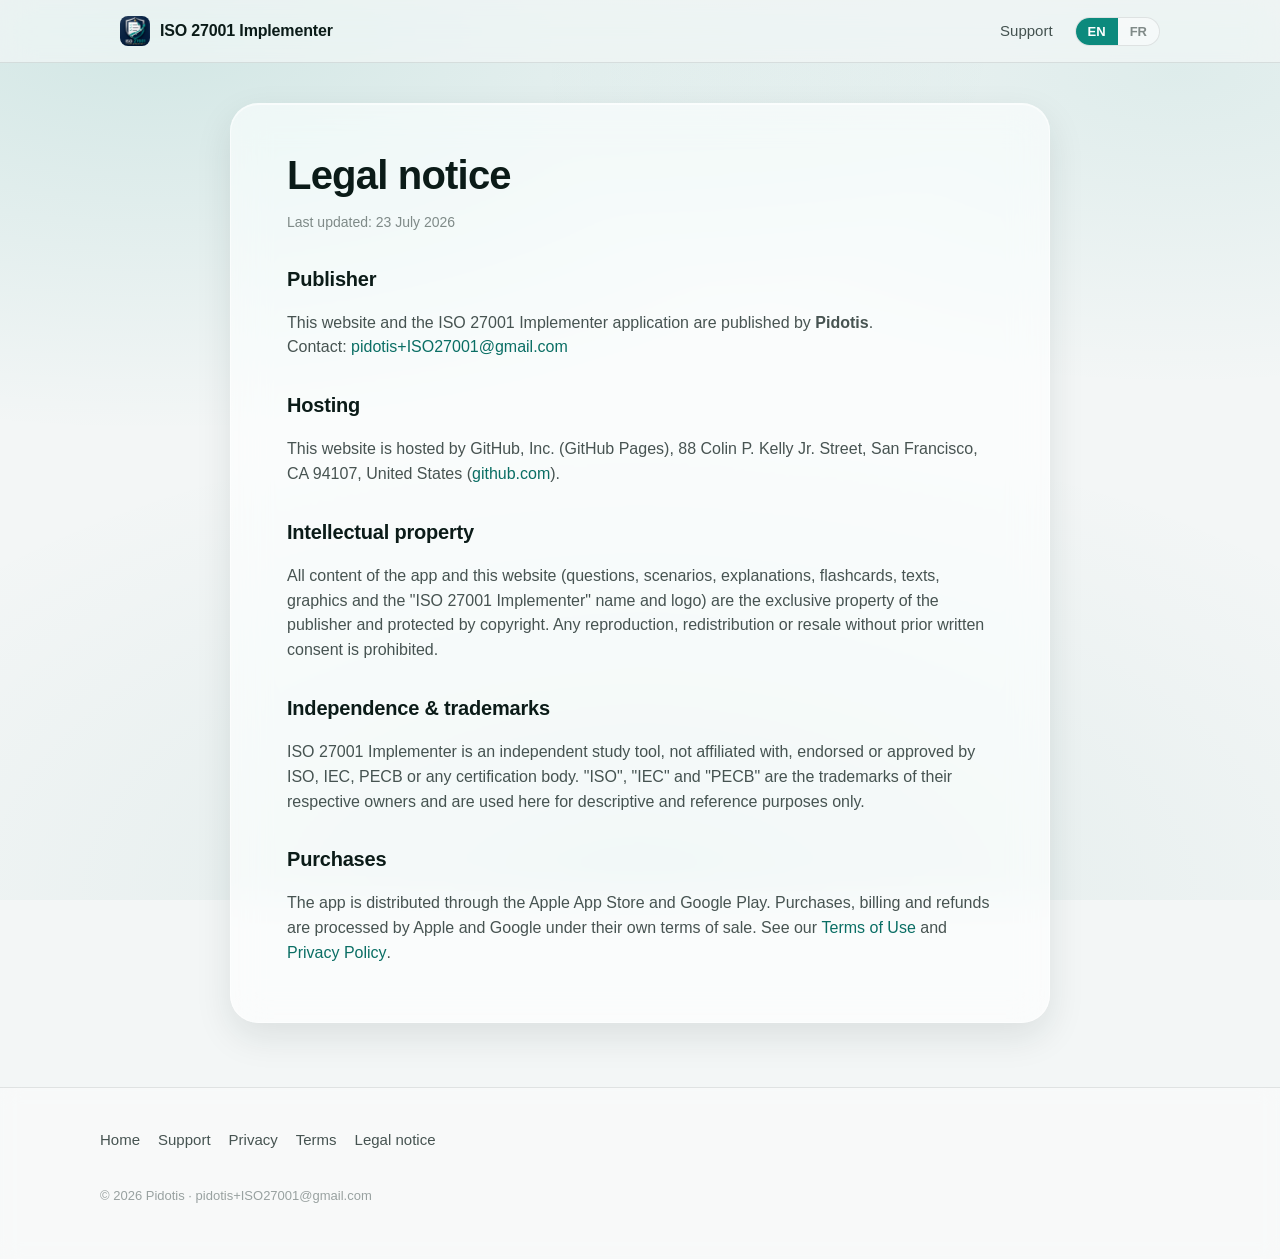
==== legal.html @ 0e7765f1 "Site vitrine ISO 27001 Implementer Co-Authored-By: Claude Opus 4.8 (1M context) <noreply@anthropic.c" ====
<!DOCTYPE html>
<html lang="en" data-lang="en">
  <head>
    <meta charset="utf-8" />
    <meta name="viewport" content="width=device-width, initial-scale=1" />
    <title>Legal notice · ISO 27001 Implementer</title>
    <meta
      name="description"
      content="Legal notice / mentions légales for ISO 27001 Implementer by Pidotis."
    />
    <link rel="icon" type="image/png" href="assets/favicon.png" />
    <meta name="theme-color" content="#F3F6F6" />
    <script>
      (function () {
        try {
          var s = localStorage.getItem("i27-lang");
          var l =
            s === "en" || s === "fr"
              ? s
              : (navigator.language || "en").toLowerCase().indexOf("fr") === 0
              ? "fr"
              : "en";
          document.documentElement.setAttribute("data-lang", l);
          document.documentElement.setAttribute("lang", l);
        } catch (e) {}
      })();
    </script>
    <link rel="stylesheet" href="styles.css" />
  </head>
  <body>
    <header class="nav">
      <div class="wrap nav-inner">
        <a class="brand" href="index.html">
          <img src="assets/logo.png" alt="" />
          <span>ISO 27001 Implementer</span>
        </a>
        <nav class="nav-links">
          <a href="support.html"
            ><span class="lang-en">Support</span
            ><span class="lang-fr">Aide</span></a
          >
          <div class="lang-toggle" role="group" aria-label="Language">
            <button type="button" data-set="en">EN</button>
            <button type="button" data-set="fr">FR</button>
          </div>
        </nav>
      </div>
    </header>

    <main class="wrap doc">
      <article class="glass doc-card">
        <h1>
          <span class="lang-en">Legal notice</span
          ><span class="lang-fr">Mentions légales</span>
        </h1>
        <p class="updated">
          <span class="lang-en">Last updated: 23 July 2026</span
          ><span class="lang-fr">Dernière mise à jour : 23 juillet 2026</span>
        </p>

        <!-- EN -->
        <div class="lang-en">
          <h2>Publisher</h2>
          <p>
            This website and the ISO 27001 Implementer application are published
            by <strong>Pidotis</strong>.<br />
            Contact:
            <a href="mailto:pidotis+ISO27001@gmail.com"
              >pidotis+ISO27001@gmail.com</a
            >
          </p>
          <h2>Hosting</h2>
          <p>
            This website is hosted by GitHub, Inc. (GitHub Pages), 88 Colin P.
            Kelly Jr. Street, San Francisco, CA 94107, United States
            (<a href="https://github.com" rel="noopener">github.com</a>).
          </p>
          <h2>Intellectual property</h2>
          <p>
            All content of the app and this website (questions, scenarios,
            explanations, flashcards, texts, graphics and the "ISO 27001
            Implementer" name and logo) are the exclusive property of the
            publisher and protected by copyright. Any reproduction,
            redistribution or resale without prior written consent is prohibited.
          </p>
          <h2>Independence &amp; trademarks</h2>
          <p>
            ISO 27001 Implementer is an independent study tool, not affiliated
            with, endorsed or approved by ISO, IEC, PECB or any certification
            body. "ISO", "IEC" and "PECB" are the trademarks of their respective
            owners and are used here for descriptive and reference purposes only.
          </p>
          <h2>Purchases</h2>
          <p>
            The app is distributed through the Apple App Store and Google Play.
            Purchases, billing and refunds are processed by Apple and Google under
            their own terms of sale. See our
            <a href="terms.html">Terms of Use</a> and
            <a href="privacy.html">Privacy Policy</a>.
          </p>
        </div>

        <!-- FR -->
        <div class="lang-fr">
          <h2>Éditeur</h2>
          <p>
            Ce site et l'application ISO 27001 Implementer sont édités par
            <strong>Pidotis</strong>.<br />
            Contact :
            <a href="mailto:pidotis+ISO27001@gmail.com"
              >pidotis+ISO27001@gmail.com</a
            >
          </p>
          <h2>Hébergement</h2>
          <p>
            Ce site est hébergé par GitHub, Inc. (GitHub Pages), 88 Colin P. Kelly
            Jr. Street, San Francisco, CA 94107, États-Unis
            (<a href="https://github.com" rel="noopener">github.com</a>).
          </p>
          <h2>Propriété intellectuelle</h2>
          <p>
            L'ensemble du contenu de l'app et de ce site (questions, scénarios,
            explications, flashcards, textes, graphismes, ainsi que le nom et le
            logo « ISO 27001 Implementer ») est la propriété exclusive de
            l'éditeur et protégé par le droit d'auteur. Toute reproduction,
            redistribution ou revente sans accord écrit préalable est interdite.
          </p>
          <h2>Indépendance &amp; marques</h2>
          <p>
            ISO 27001 Implementer est un outil d'étude indépendant, non affilié à,
            ni approuvé par ISO, IEC, PECB ou tout autre organisme de
            certification. « ISO », « IEC » et « PECB » sont les marques de leurs
            détenteurs respectifs et ne sont utilisées ici qu'à des fins
            descriptives et de référence.
          </p>
          <h2>Achats</h2>
          <p>
            L'app est distribuée via l'App Store d'Apple et Google Play. Les
            achats, la facturation et les remboursements sont traités par Apple et
            Google selon leurs propres conditions de vente. Voir nos
            <a href="terms.html">conditions d'utilisation</a> et notre
            <a href="privacy.html">politique de confidentialité</a>.
          </p>
        </div>
      </article>
    </main>

    <footer class="footer">
      <div class="wrap footer-inner">
        <div class="footer-links">
          <a href="index.html"
            ><span class="lang-en">Home</span
            ><span class="lang-fr">Accueil</span></a
          >
          <a href="support.html"
            ><span class="lang-en">Support</span
            ><span class="lang-fr">Aide</span></a
          >
          <a href="privacy.html"
            ><span class="lang-en">Privacy</span
            ><span class="lang-fr">Confidentialité</span></a
          >
          <a href="terms.html"
            ><span class="lang-en">Terms</span
            ><span class="lang-fr">Conditions</span></a
          >
          <a href="legal.html"
            ><span class="lang-en">Legal notice</span
            ><span class="lang-fr">Mentions légales</span></a
          >
        </div>
        <p class="copy">© 2026 Pidotis · pidotis+ISO27001@gmail.com</p>
      </div>
    </footer>
    <script src="app.js"></script>
  </body>
</html>
---- styles.css ----
/* ISO 27001 Implementer : site vitrine. Liquid Glass, palette de app. */

:root {
  --accent: #0c8a7d;
  --deep-teal: #0a6e64;
  --ink: #0b1b18;
  --ink75: rgba(11, 27, 24, 0.75);
  --ink60: rgba(11, 27, 24, 0.6);
  --ink50: rgba(11, 27, 24, 0.5);
  --ink40: rgba(11, 27, 24, 0.4);
  --hairline: rgba(11, 27, 24, 0.1);
  --bg: #f3f6f6;
  --white: #ffffff;
  --radius-lg: 28px;
  --radius-md: 20px;
  --radius-sm: 14px;
  --maxw: 1080px;
  --shadow-card: 0 14px 36px rgba(16, 44, 40, 0.1);
  --shadow-row: 0 6px 20px rgba(16, 44, 40, 0.07);
  --shadow-primary: 0 12px 28px rgba(12, 138, 125, 0.35);
  font-synthesis: none;
  -webkit-text-size-adjust: 100%;
}

* {
  box-sizing: border-box;
}

html {
  scroll-behavior: smooth;
}

body {
  margin: 0;
  min-height: 100vh;
  color: var(--ink);
  background: var(--bg);
  font-family: -apple-system, BlinkMacSystemFont, "Segoe UI", Roboto, Helvetica,
    Arial, sans-serif;
  line-height: 1.55;
  -webkit-font-smoothing: antialiased;
  text-rendering: optimizeLegibility;
}

/* Fond ambiant : 3 gradients radiaux, fixe. */
body::before {
  content: "";
  position: fixed;
  inset: 0;
  z-index: -1;
  background:
    radial-gradient(120% 80% at 12% 4%, rgba(12, 138, 125, 0.14), transparent 55%),
    radial-gradient(100% 70% at 92% 8%, rgba(12, 138, 125, 0.09), transparent 50%),
    radial-gradient(120% 90% at 50% 100%, rgba(10, 110, 100, 0.08), transparent 60%),
    var(--bg);
}

/* Bascule de langue : masque la langue inactive. */
html[data-lang="en"] .lang-fr,
html[data-lang="fr"] .lang-en {
  display: none !important;
}

a {
  color: var(--deep-teal);
  text-decoration: none;
}
a:hover {
  text-decoration: underline;
}

img {
  max-width: 100%;
  display: block;
}

/* ---------- Layout ---------- */

.wrap {
  width: 100%;
  max-width: var(--maxw);
  margin: 0 auto;
  padding: 0 20px;
}

section {
  padding: 64px 0;
}

/* ---------- Surfaces givrées ---------- */

.glass {
  background: rgba(255, 255, 255, 0.62);
  -webkit-backdrop-filter: saturate(160%) blur(18px);
  backdrop-filter: saturate(160%) blur(18px);
  border: 1px solid rgba(255, 255, 255, 0.55);
  box-shadow: var(--shadow-card), inset 0 1px 0 rgba(255, 255, 255, 0.6);
  border-radius: var(--radius-lg);
}

/* ---------- Header ---------- */

.nav {
  position: sticky;
  top: 0;
  z-index: 50;
  background: rgba(243, 246, 246, 0.72);
  -webkit-backdrop-filter: saturate(160%) blur(16px);
  backdrop-filter: saturate(160%) blur(16px);
  border-bottom: 1px solid var(--hairline);
}
.nav-inner {
  display: flex;
  align-items: center;
  justify-content: space-between;
  gap: 16px;
  height: 62px;
}
.brand {
  display: flex;
  align-items: center;
  gap: 10px;
  font-weight: 700;
  letter-spacing: -0.01em;
  color: var(--ink);
}
.brand:hover {
  text-decoration: none;
}
.brand img {
  width: 30px;
  height: 30px;
  border-radius: 8px;
}
.nav-links {
  display: flex;
  align-items: center;
  gap: 22px;
}
.nav-links a {
  color: var(--ink75);
  font-size: 15px;
  font-weight: 500;
}
.nav-links a:hover {
  color: var(--ink);
  text-decoration: none;
}

.lang-toggle {
  display: inline-flex;
  border: 1px solid var(--hairline);
  border-radius: 999px;
  overflow: hidden;
  background: rgba(255, 255, 255, 0.5);
}
.lang-toggle button {
  appearance: none;
  border: 0;
  background: transparent;
  padding: 6px 12px;
  font-size: 13px;
  font-weight: 600;
  color: var(--ink50);
  cursor: pointer;
}
.lang-toggle button[aria-pressed="true"] {
  background: var(--accent);
  color: #fff;
}

/* ---------- Hero ---------- */

.hero {
  padding: 72px 0 48px;
}
.hero h1 {
  font-size: clamp(34px, 6vw, 56px);
  line-height: 1.05;
  letter-spacing: -0.02em;
  margin: 18px 0 16px;
  font-weight: 800;
}
.hero .lede {
  font-size: clamp(17px, 2.4vw, 21px);
  color: var(--ink75);
  max-width: 620px;
  margin: 0 0 28px;
}
.eyebrow {
  display: inline-flex;
  align-items: center;
  gap: 8px;
  font-size: 13px;
  font-weight: 600;
  letter-spacing: 0.02em;
  text-transform: uppercase;
  color: var(--deep-teal);
  background: rgba(12, 138, 125, 0.12);
  padding: 6px 12px;
  border-radius: 999px;
}

.cta-row {
  display: flex;
  flex-wrap: wrap;
  gap: 12px;
  align-items: center;
}
.badge {
  display: inline-flex;
  align-items: center;
  gap: 10px;
  padding: 12px 18px;
  border-radius: var(--radius-sm);
  background: var(--ink);
  color: #fff;
  font-weight: 600;
  box-shadow: var(--shadow-row);
}
.badge small {
  display: block;
  font-size: 10px;
  font-weight: 500;
  opacity: 0.7;
  letter-spacing: 0.04em;
  text-transform: uppercase;
}
.badge span {
  font-size: 16px;
}
.badge[aria-disabled="true"] {
  opacity: 0.55;
  cursor: default;
}
.pill-note {
  font-size: 13px;
  color: var(--ink50);
}

/* ---------- Features ---------- */

.grid {
  display: grid;
  gap: 18px;
  grid-template-columns: repeat(auto-fit, minmax(250px, 1fr));
}
.card {
  padding: 24px;
}
.card .ic {
  width: 40px;
  height: 40px;
  border-radius: 12px;
  display: grid;
  place-items: center;
  background: rgba(12, 138, 125, 0.14);
  font-size: 20px;
  margin-bottom: 14px;
}
.card h3 {
  margin: 0 0 6px;
  font-size: 18px;
  letter-spacing: -0.01em;
}
.card p {
  margin: 0;
  color: var(--ink60);
  font-size: 15px;
}

.section-head {
  text-align: center;
  max-width: 640px;
  margin: 0 auto 36px;
}
.section-head h2 {
  font-size: clamp(26px, 4vw, 36px);
  letter-spacing: -0.02em;
  margin: 0 0 10px;
}
.section-head p {
  color: var(--ink60);
  margin: 0;
  font-size: 17px;
}

/* Price */
.price {
  display: inline-flex;
  align-items: baseline;
  gap: 12px;
}
.price .old {
  color: var(--ink40);
  text-decoration: line-through;
  font-size: 20px;
}
.price .now {
  font-size: 40px;
  font-weight: 800;
  letter-spacing: -0.02em;
}
.price .unit {
  color: var(--ink60);
  font-size: 15px;
}

/* ---------- Legal / prose pages ---------- */

.doc {
  padding: 40px 0 24px;
}
.doc-card {
  padding: 40px clamp(24px, 5vw, 56px);
  margin: 0 auto;
  max-width: 820px;
}
.doc h1 {
  font-size: clamp(28px, 5vw, 40px);
  letter-spacing: -0.02em;
  margin: 0 0 6px;
}
.doc .updated {
  color: var(--ink50);
  font-size: 14px;
  margin: 0 0 28px;
}
.doc h2 {
  font-size: 20px;
  letter-spacing: -0.01em;
  margin: 30px 0 8px;
}
.doc h3 {
  font-size: 16px;
  margin: 22px 0 4px;
}
.doc p,
.doc li {
  color: var(--ink75);
  font-size: 16px;
}
.doc ul {
  padding-left: 20px;
}
.doc a {
  font-weight: 500;
}

/* ---------- FAQ ---------- */
.faq {
  max-width: 780px;
  margin: 0 auto;
}
.faq details {
  padding: 4px 22px;
  margin-bottom: 12px;
}
.faq summary {
  cursor: pointer;
  list-style: none;
  padding: 16px 0;
  font-weight: 600;
  font-size: 17px;
  display: flex;
  justify-content: space-between;
  align-items: center;
  gap: 12px;
}
.faq summary::-webkit-details-marker {
  display: none;
}
.faq summary::after {
  content: "+";
  color: var(--accent);
  font-size: 22px;
  font-weight: 400;
}
.faq details[open] summary::after {
  content: "\2013";
}
.faq details > *:not(summary) {
  color: var(--ink60);
  padding-bottom: 16px;
  margin: 0;
  font-size: 15px;
}

/* ---------- Contact ---------- */
.contact-card {
  text-align: center;
  padding: 40px;
  max-width: 560px;
  margin: 0 auto;
}
.contact-card .mail {
  font-size: clamp(18px, 3vw, 24px);
  font-weight: 700;
  color: var(--deep-teal);
  word-break: break-all;
}

/* ---------- Footer ---------- */

.footer {
  margin-top: 40px;
  border-top: 1px solid var(--hairline);
  background: rgba(255, 255, 255, 0.4);
  -webkit-backdrop-filter: blur(10px);
  backdrop-filter: blur(10px);
}
.footer-inner {
  padding: 40px 0;
  display: grid;
  gap: 22px;
}
.footer-links {
  display: flex;
  flex-wrap: wrap;
  gap: 18px;
}
.footer-links a {
  color: var(--ink75);
  font-size: 15px;
}
.disclaimer {
  color: var(--ink50);
  font-size: 13px;
  max-width: 720px;
  line-height: 1.6;
}
.copy {
  color: var(--ink40);
  font-size: 13px;
}

/* ---------- Utilities ---------- */
.center {
  text-align: center;
}
.mt0 {
  margin-top: 0;
}
hr.rule {
  border: 0;
  border-top: 1px solid var(--hairline);
  margin: 28px 0;
}

@media (max-width: 640px) {
  .nav-links {
    gap: 14px;
  }
  .nav-links a.hide-sm {
    display: none;
  }
  section {
    padding: 48px 0;
  }
}
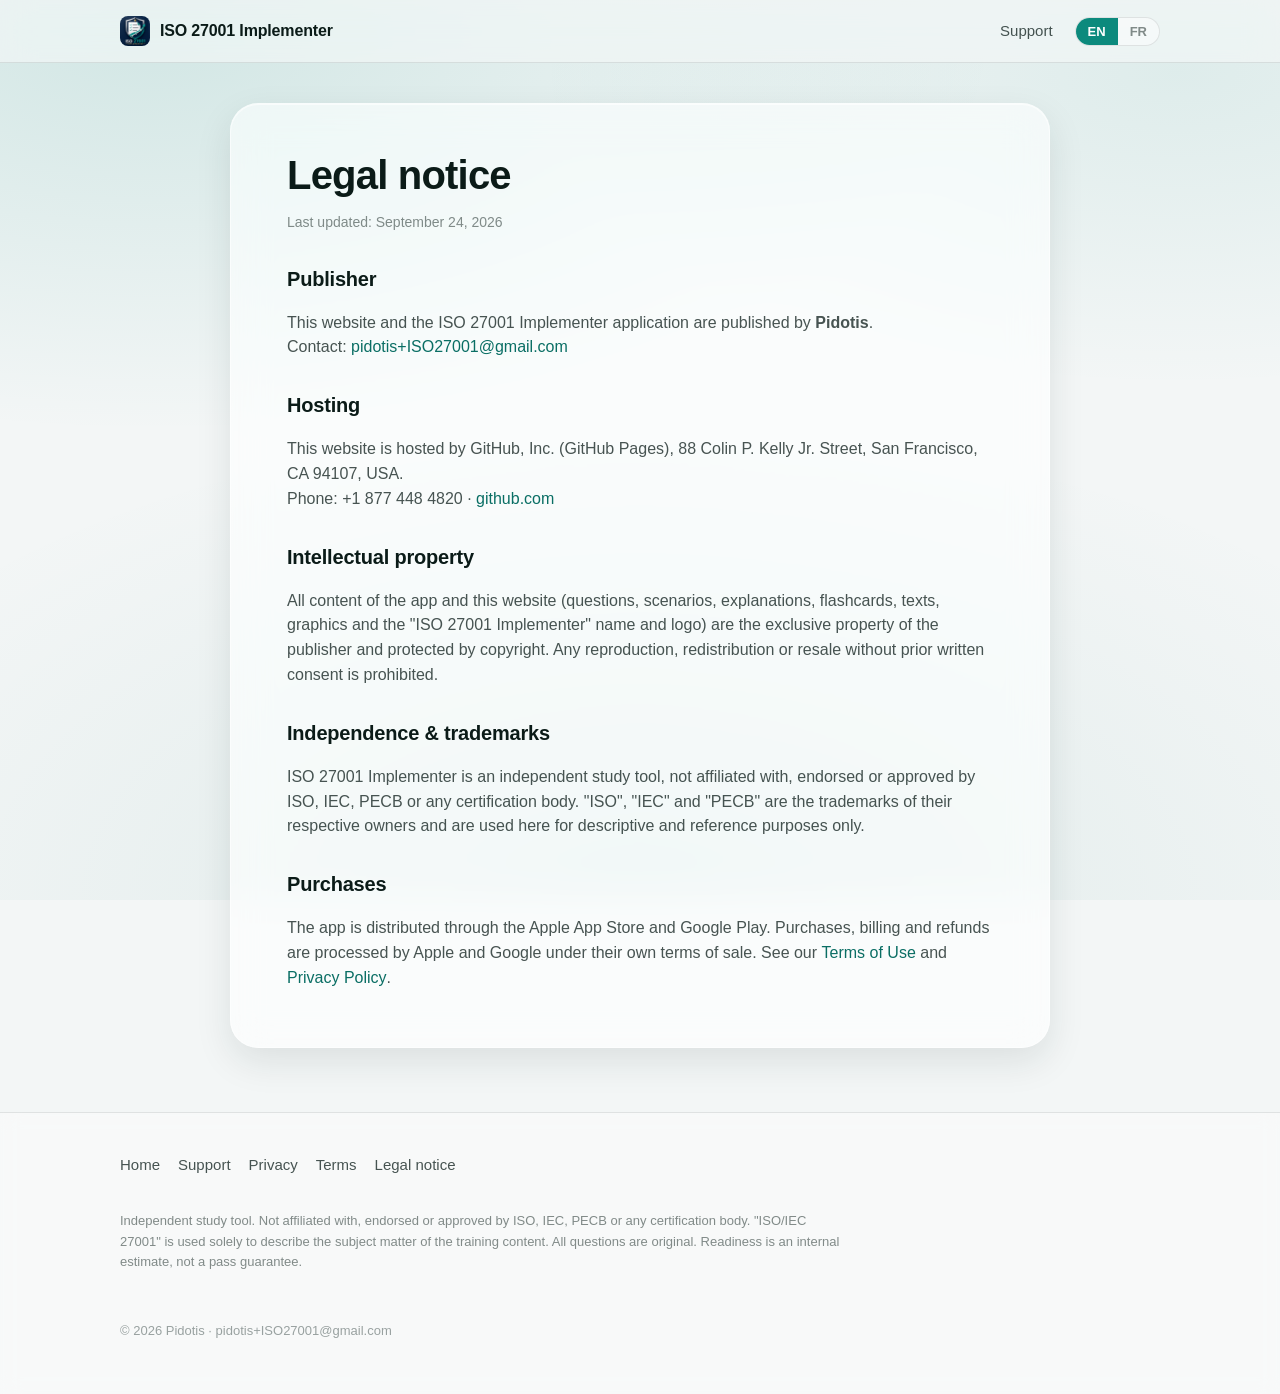
==== commit c46635d0: "Site 1.0.1 : politique de confidentialite et CGU a jour, 13 langues, plus d'offre de lancement, CSP " ====
--- a/legal.html
+++ b/legal.html
@@ -2,6 +2,11 @@
 <html lang="en" data-lang="en">
   <head>
     <meta charset="utf-8" />
+    <meta
+      http-equiv="Content-Security-Policy"
+      content="default-src 'none'; script-src 'self' 'sha256-TtmemEMkpwelmXj3AgzF0YO4ULVsfWhvffLCbqWmMT4='; style-src 'self'; img-src 'self'; base-uri 'none'; form-action 'none'; object-src 'none'"
+    />
+    <meta name="referrer" content="strict-origin-when-cross-origin" />
     <meta name="viewport" content="width=device-width, initial-scale=1" />
     <title>Legal notice · ISO 27001 Implementer</title>
     <meta
@@ -10,6 +15,8 @@
     />
     <link rel="icon" type="image/png" href="assets/favicon.png" />
     <meta name="theme-color" content="#F3F6F6" />
+    <!-- No-flash : fixe la langue avant le premier paint. Contenu identique sur
+         toutes les pages : il est autorisé par son hash sha256 dans la CSP. -->
     <script>
       (function () {
         try {
@@ -54,8 +61,8 @@
           ><span class="lang-fr">Mentions légales</span>
         </h1>
         <p class="updated">
-          <span class="lang-en">Last updated: 23 July 2026</span
-          ><span class="lang-fr">Dernière mise à jour : 23 juillet 2026</span>
+          <span class="lang-en">Last updated: September 24, 2026</span
+          ><span class="lang-fr">Dernière mise à jour : 24 septembre 2026</span>
         </p>
 
         <!-- EN -->
@@ -72,8 +79,11 @@
           <h2>Hosting</h2>
           <p>
             This website is hosted by GitHub, Inc. (GitHub Pages), 88 Colin P.
-            Kelly Jr. Street, San Francisco, CA 94107, United States
-            (<a href="https://github.com" rel="noopener">github.com</a>).
+            Kelly Jr. Street, San Francisco, CA 94107, USA.<br />
+            Phone: +1 877 448 4820 ·
+            <a href="https://github.com" target="_blank" rel="noopener noreferrer"
+              >github.com</a
+            >
           </p>
           <h2>Intellectual property</h2>
           <p>
@@ -114,8 +124,11 @@
           <h2>Hébergement</h2>
           <p>
             Ce site est hébergé par GitHub, Inc. (GitHub Pages), 88 Colin P. Kelly
-            Jr. Street, San Francisco, CA 94107, États-Unis
-            (<a href="https://github.com" rel="noopener">github.com</a>).
+            Jr. Street, San Francisco, CA 94107, États-Unis.<br />
+            Téléphone : +1 877 448 4820 ·
+            <a href="https://github.com" target="_blank" rel="noopener noreferrer"
+              >github.com</a
+            >
           </p>
           <h2>Propriété intellectuelle</h2>
           <p>
@@ -169,6 +182,21 @@
             ><span class="lang-fr">Mentions légales</span></a
           >
         </div>
+        <p class="disclaimer">
+          <span class="lang-en"
+            >Independent study tool. Not affiliated with, endorsed or approved by
+            ISO, IEC, PECB or any certification body. "ISO/IEC 27001" is used
+            solely to describe the subject matter of the training content. All
+            questions are original. Readiness is an internal estimate, not a pass
+            guarantee.</span
+          ><span class="lang-fr"
+            >Outil d'étude indépendant. Non affilié à, ni approuvé par ISO, IEC,
+            PECB ou tout autre organisme de certification. « ISO/IEC 27001 » est
+            utilisé uniquement pour décrire le sujet du contenu de formation.
+            Toutes les questions sont originales. La préparation est une
+            estimation interne, pas une garantie de réussite.</span
+          >
+        </p>
         <p class="copy">© 2026 Pidotis · pidotis+ISO27001@gmail.com</p>
       </div>
     </footer>
--- a/styles.css
+++ b/styles.css
@@ -80,11 +80,15 @@
   width: 100%;
   max-width: var(--maxw);
   margin: 0 auto;
-  padding: 0 20px;
+  /* Horizontal uniquement : évite d'écraser le padding vertical des
+     <section> qui portent aussi la classe .wrap. */
+  padding-left: 20px;
+  padding-right: 20px;
 }
 
 section {
-  padding: 64px 0;
+  padding-top: 64px;
+  padding-bottom: 64px;
 }
 
 /* ---------- Surfaces givrées ---------- */
@@ -172,7 +176,8 @@
 /* ---------- Hero ---------- */
 
 .hero {
-  padding: 72px 0 48px;
+  padding-top: 72px;
+  padding-bottom: 48px;
 }
 .hero h1 {
   font-size: clamp(34px, 6vw, 56px);
@@ -233,6 +238,11 @@
   opacity: 0.55;
   cursor: default;
 }
+a.badge:hover {
+  text-decoration: none;
+  transform: translateY(-1px);
+  box-shadow: var(--shadow-card);
+}
 .pill-note {
   font-size: 13px;
   color: var(--ink50);
@@ -291,11 +301,6 @@
   align-items: baseline;
   gap: 12px;
 }
-.price .old {
-  color: var(--ink40);
-  text-decoration: line-through;
-  font-size: 20px;
-}
 .price .now {
   font-size: 40px;
   font-weight: 800;
@@ -306,10 +311,88 @@
   font-size: 15px;
 }
 
+.pricing h2 {
+  margin: 18px 0 12px;
+}
+.pricing .price {
+  margin-bottom: 12px;
+}
+.pricing .price-note {
+  color: var(--ink60);
+  margin: 0 auto;
+  max-width: 560px;
+}
+.pricing .fineprint {
+  color: var(--ink50);
+  font-size: 13px;
+  margin: 14px auto 0;
+  max-width: 560px;
+}
+
+/* Gratuit / Premium */
+.plans {
+  display: grid;
+  gap: 14px;
+  grid-template-columns: repeat(auto-fit, minmax(240px, 1fr));
+  margin: 28px auto 0;
+  max-width: 680px;
+  text-align: left;
+}
+.plan {
+  padding: 18px 20px;
+  border-radius: var(--radius-md);
+  border: 1px solid var(--hairline);
+  background: rgba(255, 255, 255, 0.5);
+}
+.plan h3 {
+  margin: 0 0 8px;
+  font-size: 16px;
+}
+.plan ul {
+  margin: 0;
+  padding-left: 18px;
+  color: var(--ink75);
+  font-size: 15px;
+}
+.plan.premium {
+  border-color: rgba(12, 138, 125, 0.35);
+  background: rgba(12, 138, 125, 0.07);
+}
+
+/* Langues */
+.langs {
+  margin: 36px auto 0;
+  max-width: 780px;
+  text-align: center;
+}
+.langs p {
+  color: var(--ink60);
+  margin: 0 0 12px;
+  font-size: 15px;
+}
+.lang-list {
+  display: flex;
+  flex-wrap: wrap;
+  justify-content: center;
+  gap: 8px;
+  margin: 0;
+  padding: 0;
+  list-style: none;
+}
+.lang-list li {
+  font-size: 14px;
+  color: var(--ink75);
+  padding: 5px 12px;
+  border-radius: 999px;
+  border: 1px solid var(--hairline);
+  background: rgba(255, 255, 255, 0.55);
+}
+
 /* ---------- Legal / prose pages ---------- */
 
 .doc {
-  padding: 40px 0 24px;
+  padding-top: 40px;
+  padding-bottom: 24px;
 }
 .doc-card {
   padding: 40px clamp(24px, 5vw, 56px);
@@ -377,7 +460,7 @@
   font-weight: 400;
 }
 .faq details[open] summary::after {
-  content: "\2013";
+  content: "\2212";
 }
 .faq details > *:not(summary) {
   color: var(--ink60);
@@ -393,6 +476,15 @@
   max-width: 560px;
   margin: 0 auto;
 }
+.support-head h2 {
+  margin-top: 8px;
+}
+.contact-card.spaced {
+  margin-bottom: 40px;
+}
+.contact-card .intro {
+  color: var(--ink60);
+}
 .contact-card .mail {
   font-size: clamp(18px, 3vw, 24px);
   font-weight: 700;
@@ -410,7 +502,8 @@
   backdrop-filter: blur(10px);
 }
 .footer-inner {
-  padding: 40px 0;
+  padding-top: 40px;
+  padding-bottom: 40px;
   display: grid;
   gap: 22px;
 }
@@ -455,6 +548,7 @@
     display: none;
   }
   section {
-    padding: 48px 0;
+    padding-top: 48px;
+    padding-bottom: 48px;
   }
 }
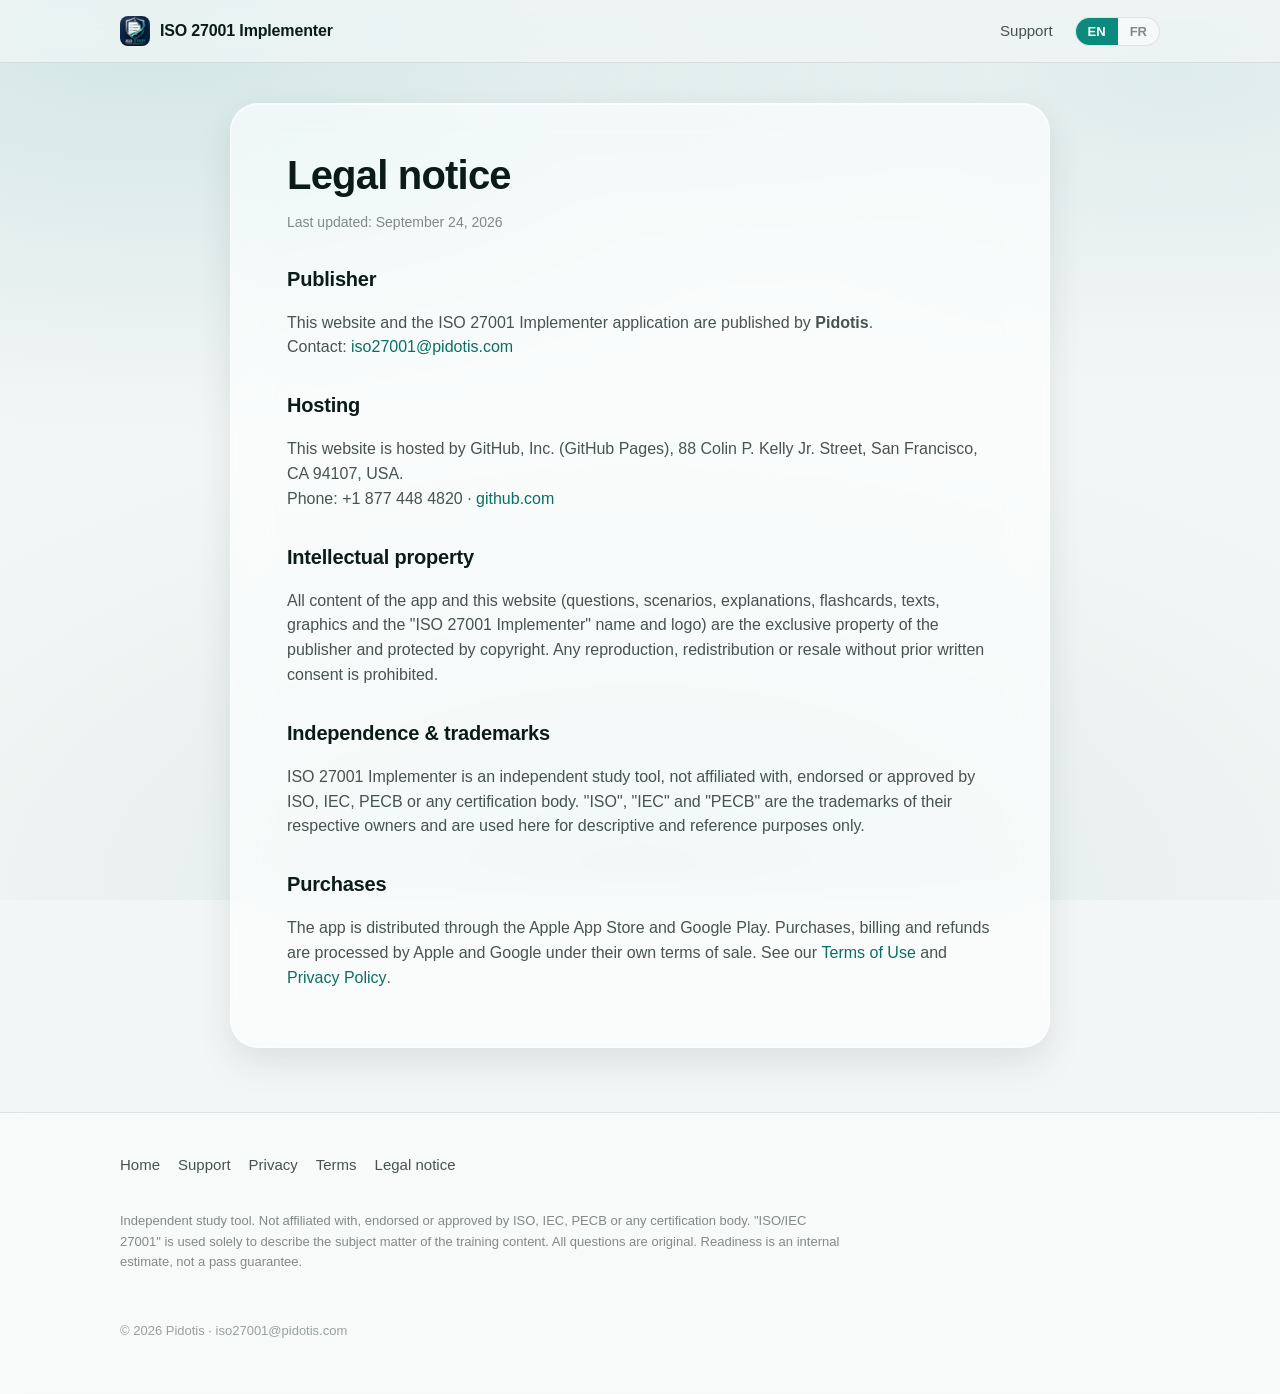
==== commit db8ece34: "Contact : iso27001@pidotis.com (depuis ISO-27001-Implementer@cf05905) Co-Authored-By: Claude Opus 5." ====
--- a/legal.html
+++ b/legal.html
@@ -72,8 +72,8 @@
             This website and the ISO 27001 Implementer application are published
             by <strong>Pidotis</strong>.<br />
             Contact:
-            <a href="mailto:pidotis+ISO27001@gmail.com"
-              >pidotis+ISO27001@gmail.com</a
+            <a href="mailto:iso27001@pidotis.com"
+              >iso27001@pidotis.com</a
             >
           </p>
           <h2>Hosting</h2>
@@ -117,8 +117,8 @@
             Ce site et l'application ISO 27001 Implementer sont édités par
             <strong>Pidotis</strong>.<br />
             Contact :
-            <a href="mailto:pidotis+ISO27001@gmail.com"
-              >pidotis+ISO27001@gmail.com</a
+            <a href="mailto:iso27001@pidotis.com"
+              >iso27001@pidotis.com</a
             >
           </p>
           <h2>Hébergement</h2>
@@ -197,7 +197,7 @@
             estimation interne, pas une garantie de réussite.</span
           >
         </p>
-        <p class="copy">© 2026 Pidotis · pidotis+ISO27001@gmail.com</p>
+        <p class="copy">© 2026 Pidotis · iso27001@pidotis.com</p>
       </div>
     </footer>
     <script src="app.js"></script>
